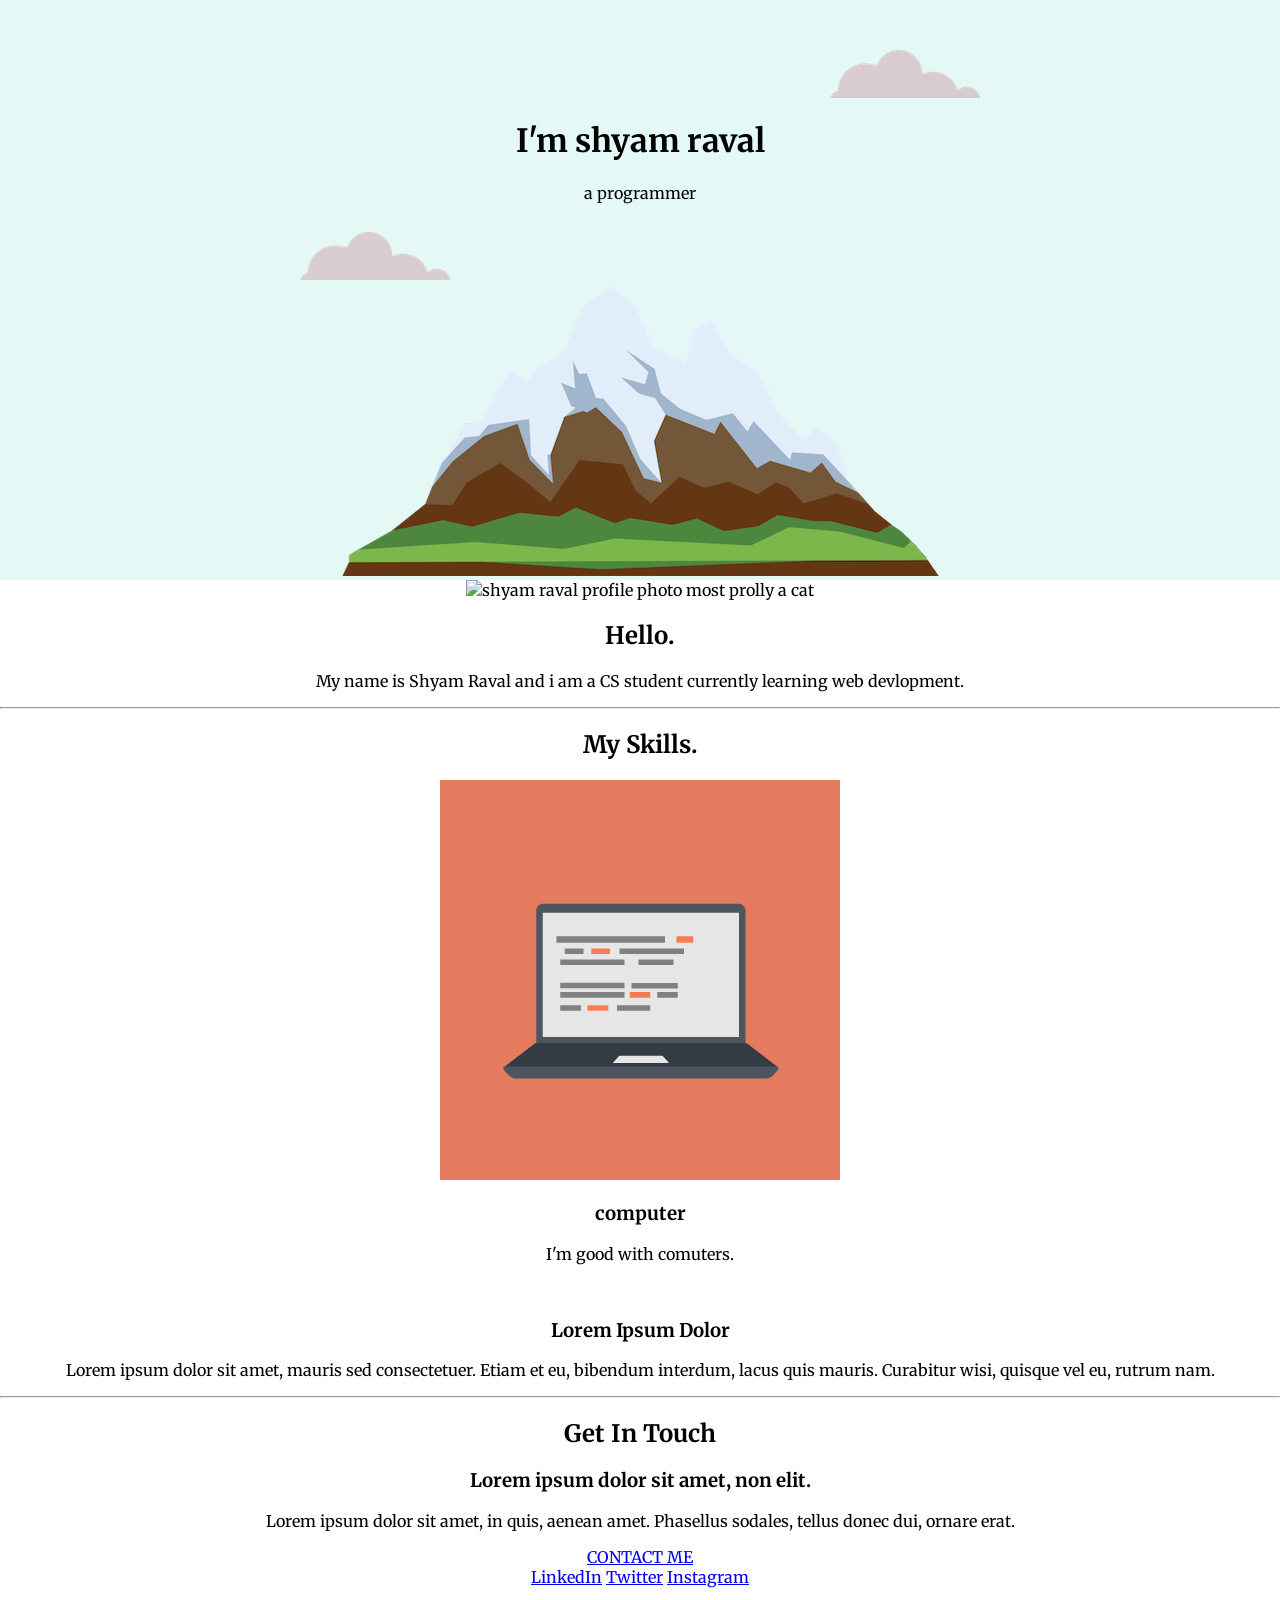
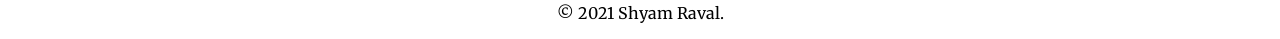
==== index.html @ 508af77d "alpha v0.8" ====
<!DOCTYPE html>
<html lang="en" dir="ltr">

<head>
  <meta charset="utf-8">
  <title></title>
  <link rel="stylesheet" href="css/styles.css">
  <link rel="icon" href="favicon.ico">
  <link rel="preconnect" href="https://fonts.gstatic.com">
  <link href="https://fonts.googleapis.com/css2?family=Merriweather:wght@300&family=Montserrat:wght@100&family=Sacramento&display=swap" rel="stylesheet">
</head>

<body>
  <div class="top-container">
    <img class="top-cloud" src="images/cloud.png" alt="cloud-img">
    <h1>I'm shyam raval</h1>
    <p>a programmer</p>
    <img class="bottom-cloud" src="images/cloud.png" alt="cloud-img">
    <img src="images/mountain.png" alt="mountain-img">
  </div>
  <div class="middle-container">
    <div class="profile">
      <img src="images/my profile.png" alt="shyam raval profile photo most prolly a cat">
      <h2>Hello.</h2>
      <p>My name is Shyam Raval and i am a CS student currently learning web devlopment.</p>
    </div>
    <hr>
    <div class="skills">
      <h2>My Skills.</h2>
      <div class="skill-row">
        <img class="" src="images/computer.png" alt="computer img">
        <h3>computer</h3>
        <p>I'm good with comuters.</p>
      </div>
      <div class="skill-row">
        <img class="" src="" alt="">
        <h3>Lorem Ipsum Dolor</h3>
        <p>Lorem ipsum dolor sit amet, mauris sed consectetuer. Etiam et eu, bibendum interdum, lacus quis mauris. Curabitur wisi, quisque vel eu, rutrum nam.</p>
      </div>
    </div>
    <hr>
    <div class="contact-me">
      <h2>Get In Touch</h2>
      <h3>Lorem ipsum dolor sit amet, non elit.</h3>
      <p>Lorem ipsum dolor sit amet, in quis, aenean amet. Phasellus sodales, tellus donec dui, ornare erat.</p>
      <a class="btn" href="shyamraval1312@gmail.com">CONTACT ME</a>
    </div>
  </div>
  <div class="bottom-container">
    <a class="footer-link" href="https://www.linkedin.com/in/shyam-raval-3673871a1/">LinkedIn</a>
    <a class="footer-link" href="https://twitter.com/shyamraval13121">Twitter</a>
    <a class="footer-link" href="https://www.instagram.com/shyam_raval_/">Instagram</a>
    <p>© 2021 Shyam Raval.</p>
  </div>
</body>

</html>
---- css/styles.css ----
body {
  margin: 0px;
  text-align: center;
  font-family: 'Merriweather', serif;
}
.h1 {
  margin-top: 0px;
  font-family: 'Sacramento', cursive;
}
.h2{
  font-family: 'Montserrat', sans-serif;
}
.h3{
  font-family: 'Montserrat', sans-serif;
}
.top-container {
  background-color: #E4F9F5;
  position: relative;
  padding-top: 100px;
}
.top-cloud {
  position: absolute;
  right: 300px;
  top: 50px;
}

.bottom-cloud {
  position: absolute;
  left: 300px;
  bottom: 300px;
}
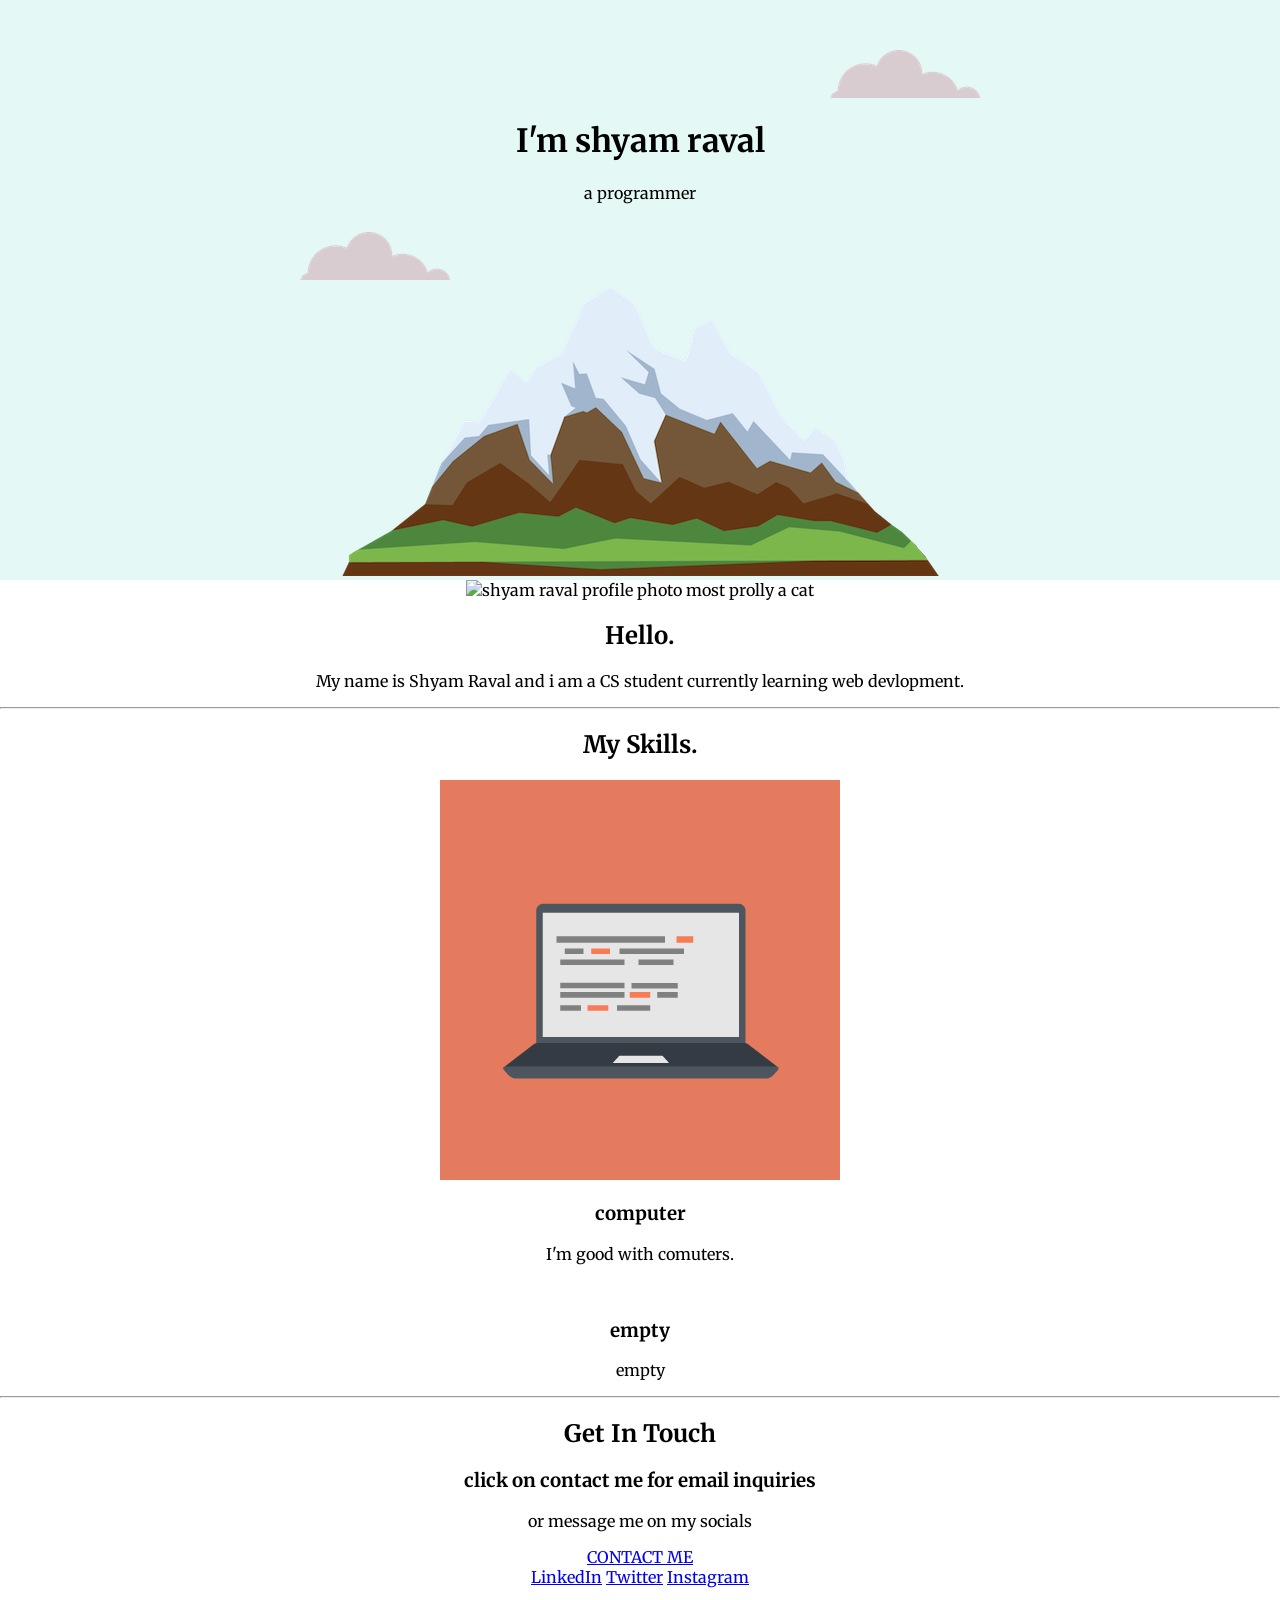
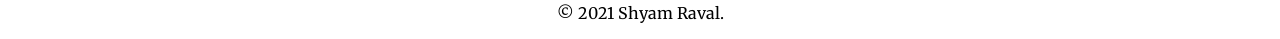
==== commit ee040b60: "alpha v0.8" ====
--- a/index.html
+++ b/index.html
@@ -3,7 +3,7 @@
 
 <head>
   <meta charset="utf-8">
-  <title></title>
+  <title>Shyam Raval Website</title>
   <link rel="stylesheet" href="css/styles.css">
   <link rel="icon" href="favicon.ico">
   <link rel="preconnect" href="https://fonts.gstatic.com">
@@ -34,15 +34,15 @@
       </div>
       <div class="skill-row">
         <img class="" src="" alt="">
-        <h3>Lorem Ipsum Dolor</h3>
-        <p>Lorem ipsum dolor sit amet, mauris sed consectetuer. Etiam et eu, bibendum interdum, lacus quis mauris. Curabitur wisi, quisque vel eu, rutrum nam.</p>
+        <h3>empty</h3>
+        <p>empty</p>
       </div>
     </div>
     <hr>
     <div class="contact-me">
       <h2>Get In Touch</h2>
-      <h3>Lorem ipsum dolor sit amet, non elit.</h3>
-      <p>Lorem ipsum dolor sit amet, in quis, aenean amet. Phasellus sodales, tellus donec dui, ornare erat.</p>
+      <h3>click on contact me for email inquiries</h3>
+      <p>or message me on my socials</p>
       <a class="btn" href="shyamraval1312@gmail.com">CONTACT ME</a>
     </div>
   </div>
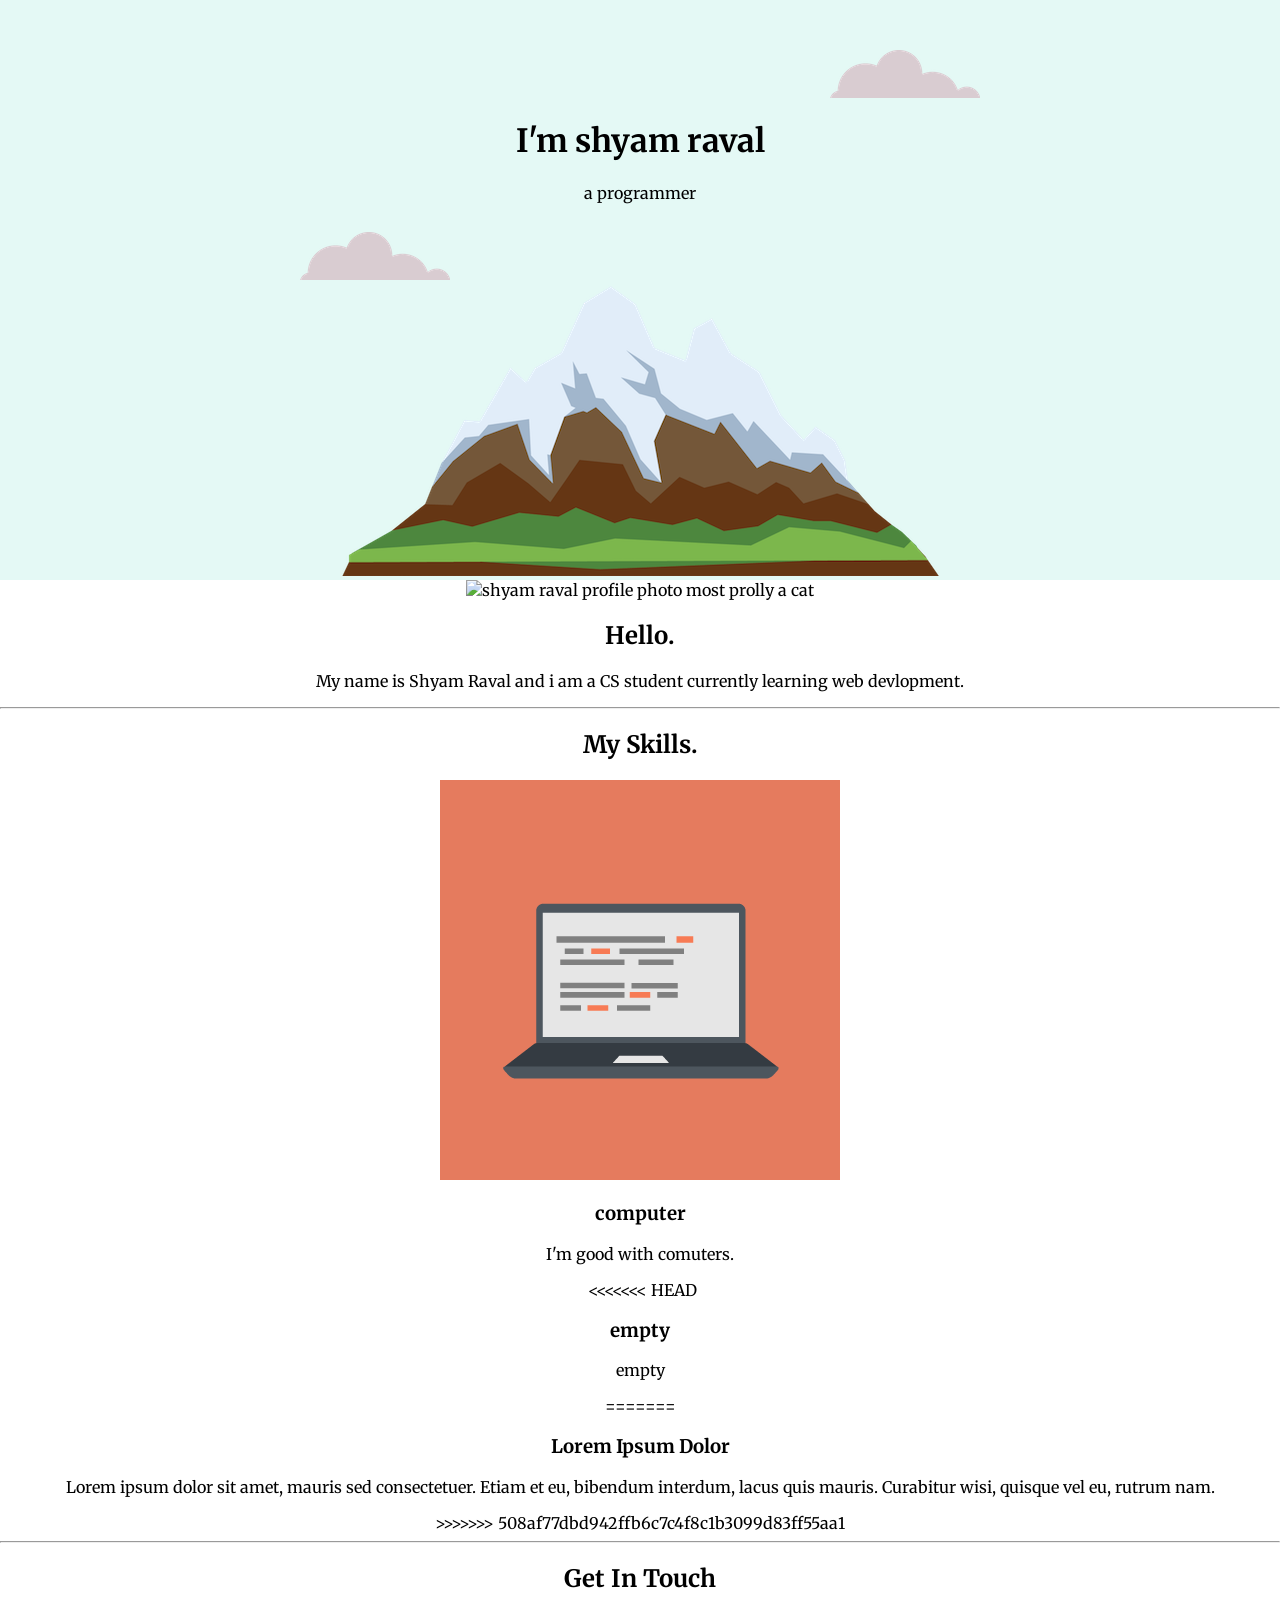
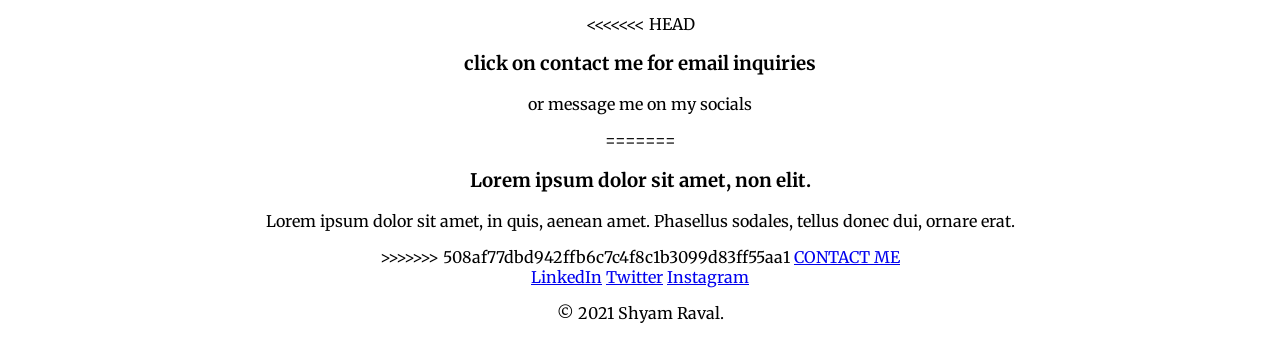
==== commit 7d4eaea9: "Merge branch 'master' of https://github.com/ShyamRaval/personal-website" ====
--- a/index.html
+++ b/index.html
@@ -34,15 +34,25 @@
       </div>
       <div class="skill-row">
         <img class="" src="" alt="">
+<<<<<<< HEAD
         <h3>empty</h3>
         <p>empty</p>
+=======
+        <h3>Lorem Ipsum Dolor</h3>
+        <p>Lorem ipsum dolor sit amet, mauris sed consectetuer. Etiam et eu, bibendum interdum, lacus quis mauris. Curabitur wisi, quisque vel eu, rutrum nam.</p>
+>>>>>>> 508af77dbd942ffb6c7c4f8c1b3099d83ff55aa1
       </div>
     </div>
     <hr>
     <div class="contact-me">
       <h2>Get In Touch</h2>
+<<<<<<< HEAD
       <h3>click on contact me for email inquiries</h3>
       <p>or message me on my socials</p>
+=======
+      <h3>Lorem ipsum dolor sit amet, non elit.</h3>
+      <p>Lorem ipsum dolor sit amet, in quis, aenean amet. Phasellus sodales, tellus donec dui, ornare erat.</p>
+>>>>>>> 508af77dbd942ffb6c7c4f8c1b3099d83ff55aa1
       <a class="btn" href="shyamraval1312@gmail.com">CONTACT ME</a>
     </div>
   </div>
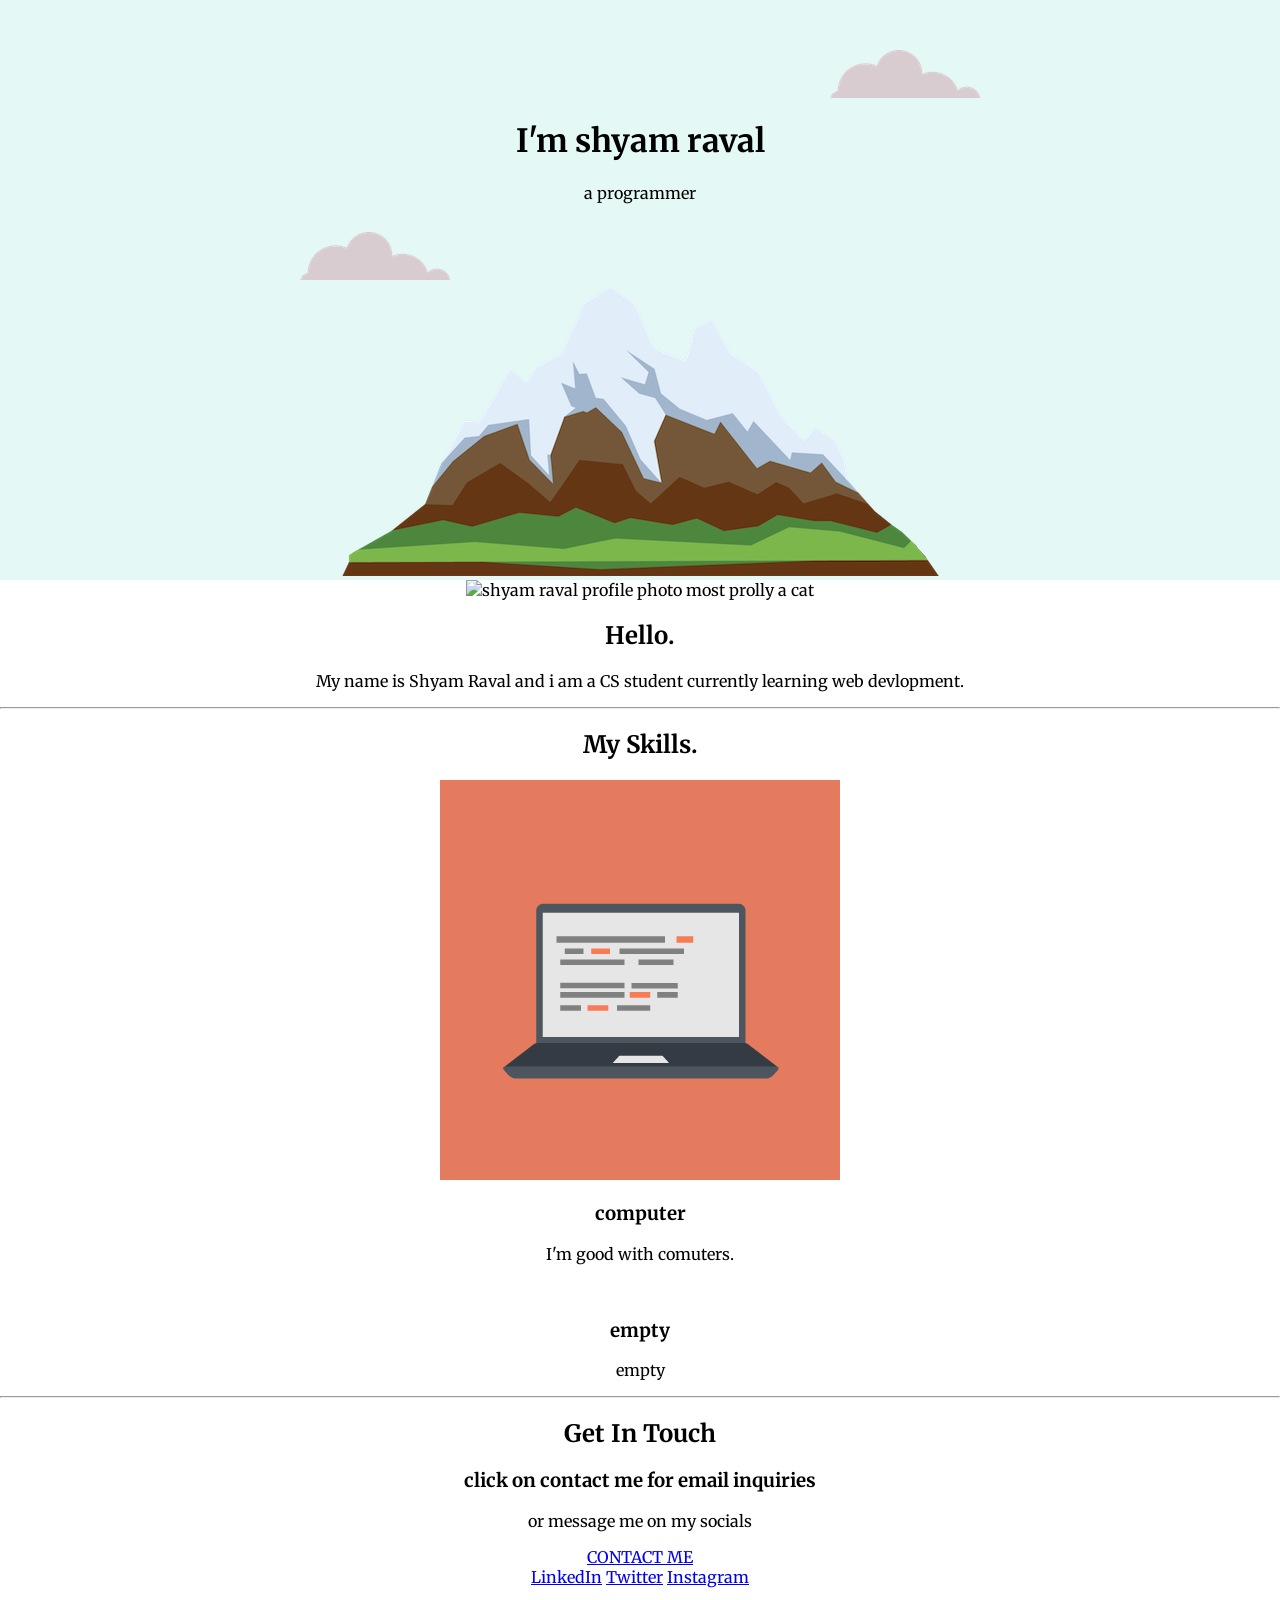
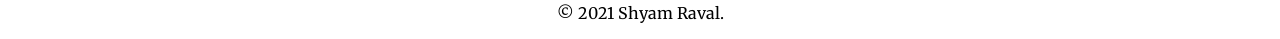
==== commit a481c2b7: "alpha v0.8.1" ====
--- a/index.html
+++ b/index.html
@@ -34,25 +34,15 @@
       </div>
       <div class="skill-row">
         <img class="" src="" alt="">
-<<<<<<< HEAD
         <h3>empty</h3>
         <p>empty</p>
-=======
-        <h3>Lorem Ipsum Dolor</h3>
-        <p>Lorem ipsum dolor sit amet, mauris sed consectetuer. Etiam et eu, bibendum interdum, lacus quis mauris. Curabitur wisi, quisque vel eu, rutrum nam.</p>
->>>>>>> 508af77dbd942ffb6c7c4f8c1b3099d83ff55aa1
       </div>
     </div>
     <hr>
     <div class="contact-me">
       <h2>Get In Touch</h2>
-<<<<<<< HEAD
       <h3>click on contact me for email inquiries</h3>
       <p>or message me on my socials</p>
-=======
-      <h3>Lorem ipsum dolor sit amet, non elit.</h3>
-      <p>Lorem ipsum dolor sit amet, in quis, aenean amet. Phasellus sodales, tellus donec dui, ornare erat.</p>
->>>>>>> 508af77dbd942ffb6c7c4f8c1b3099d83ff55aa1
       <a class="btn" href="shyamraval1312@gmail.com">CONTACT ME</a>
     </div>
   </div>
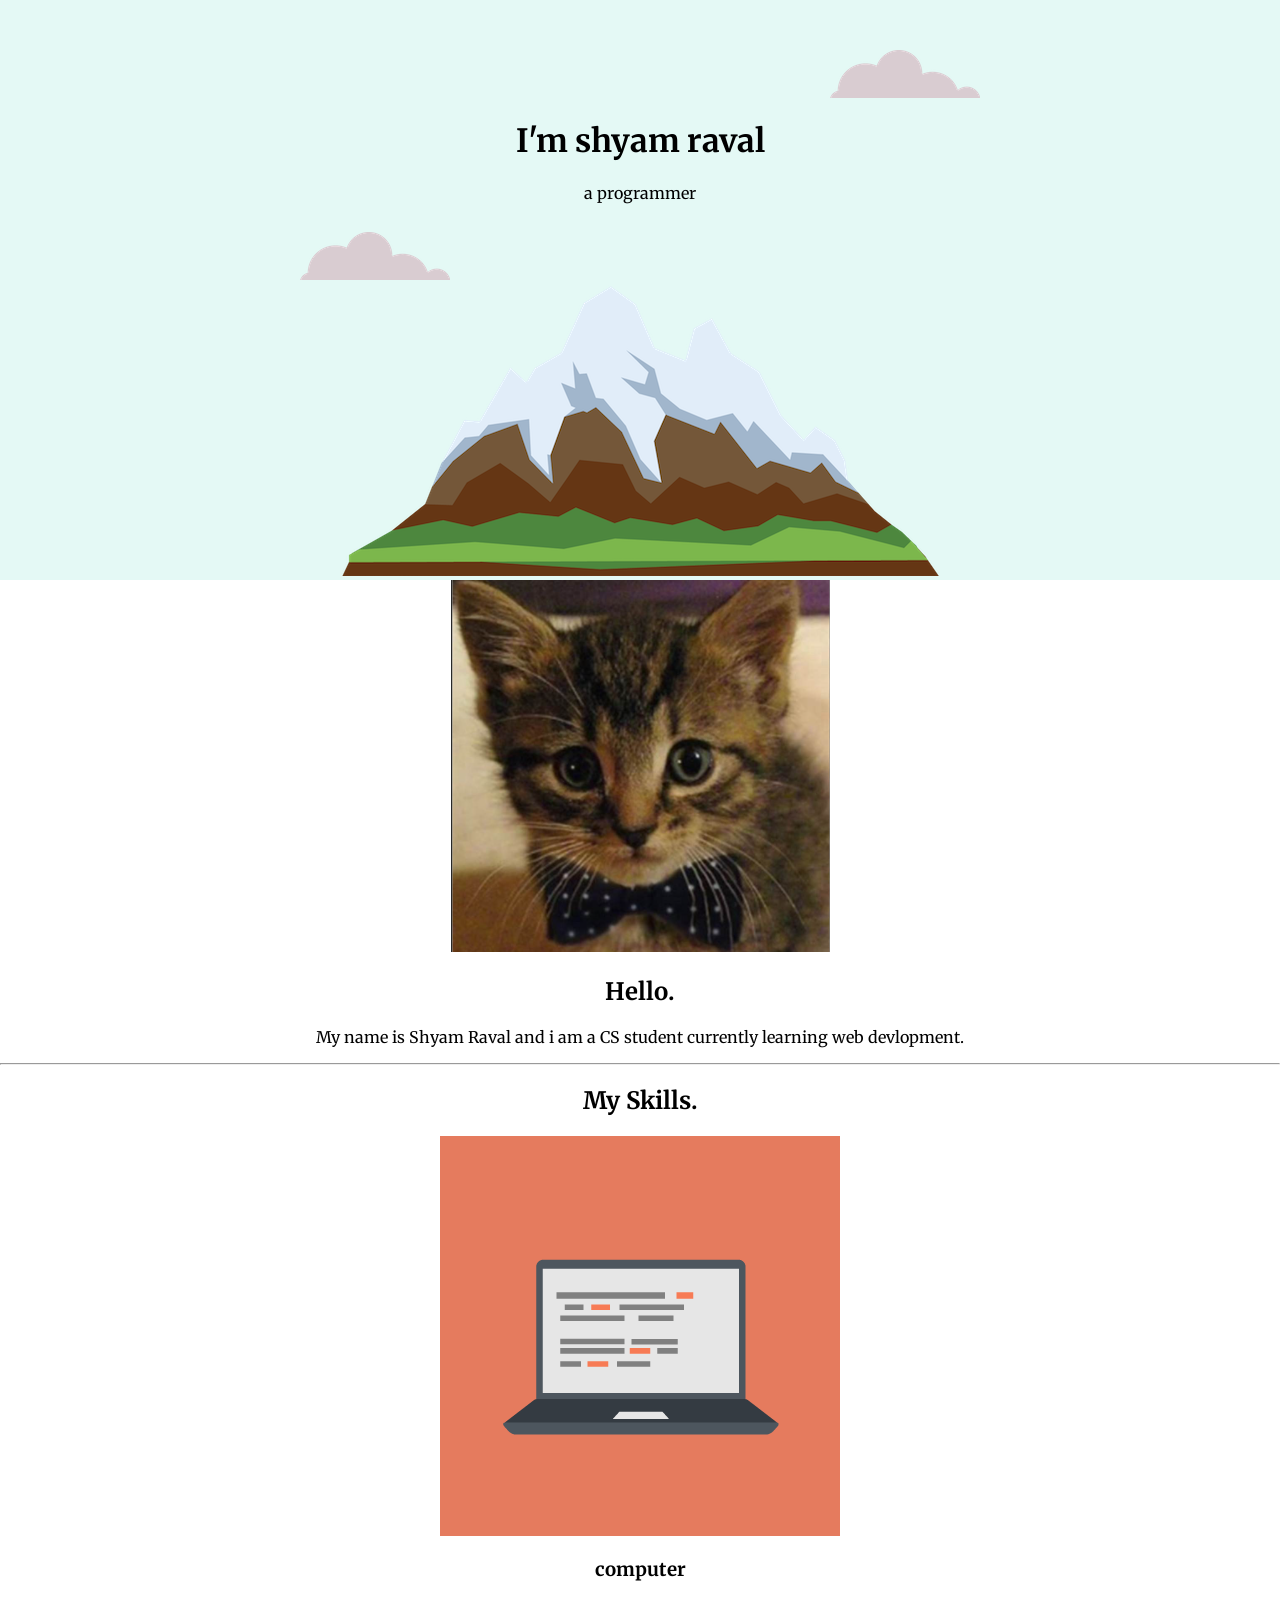
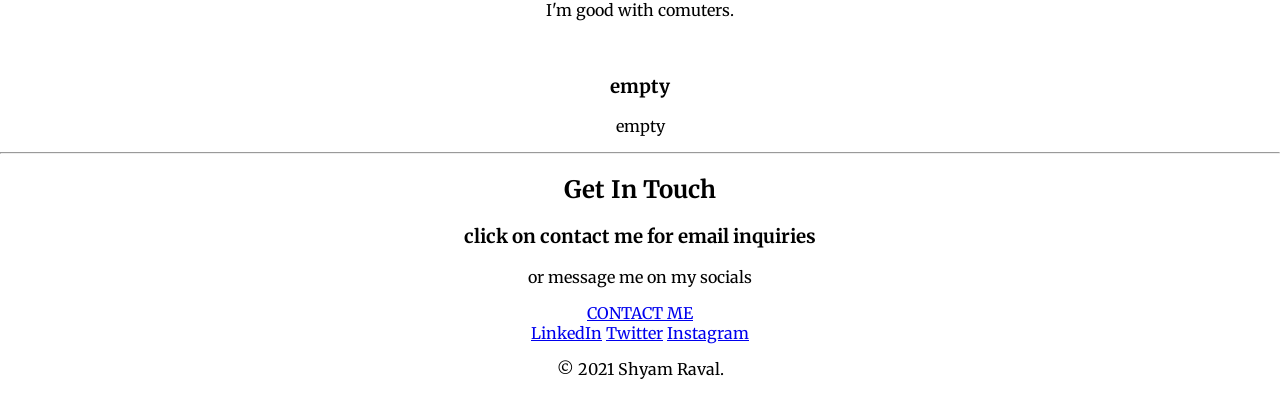
==== commit 15cd93ba: "alpha v0.8.2" ====
--- a/index.html
+++ b/index.html
@@ -20,7 +20,7 @@
   </div>
   <div class="middle-container">
     <div class="profile">
-      <img src="images/my profile.png" alt="shyam raval profile photo most prolly a cat">
+      <img src="images/My Profile.png" alt="shyam raval profile photo most prolly a cat">
       <h2>Hello.</h2>
       <p>My name is Shyam Raval and i am a CS student currently learning web devlopment.</p>
     </div>
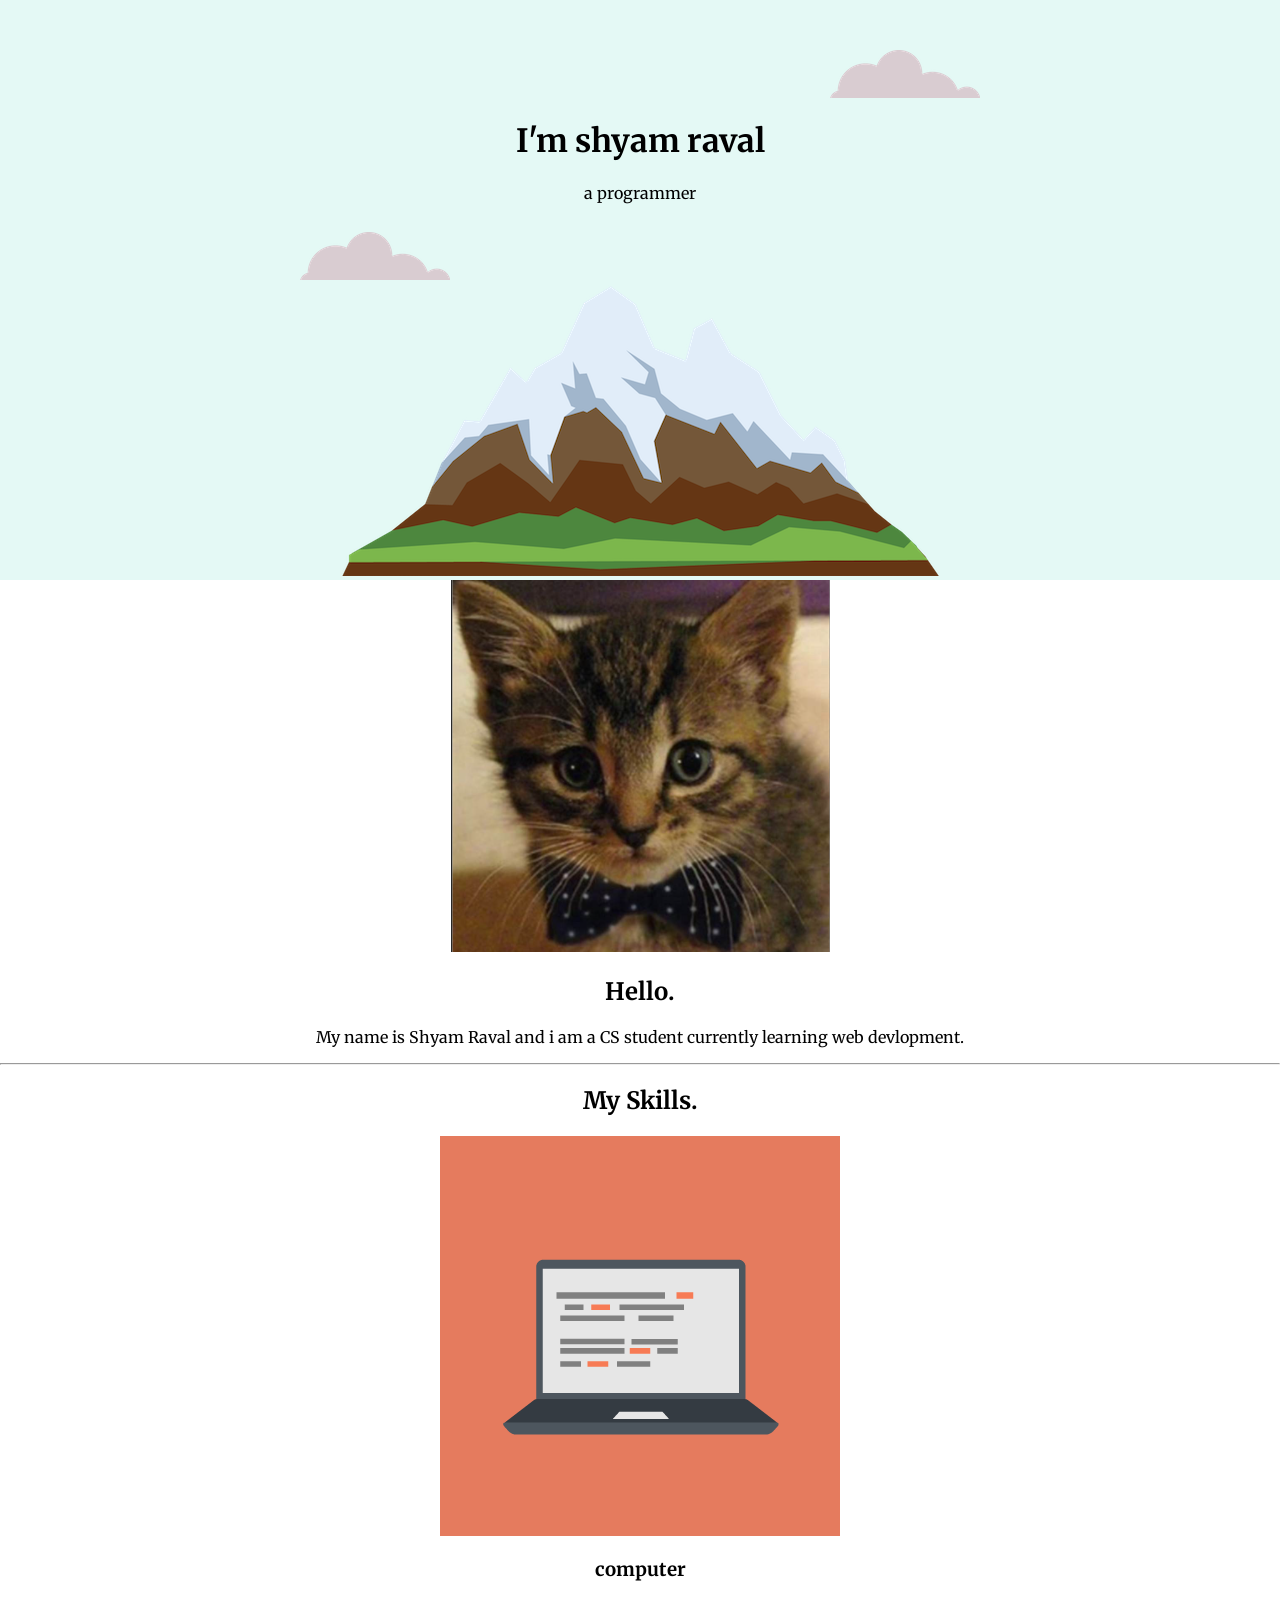
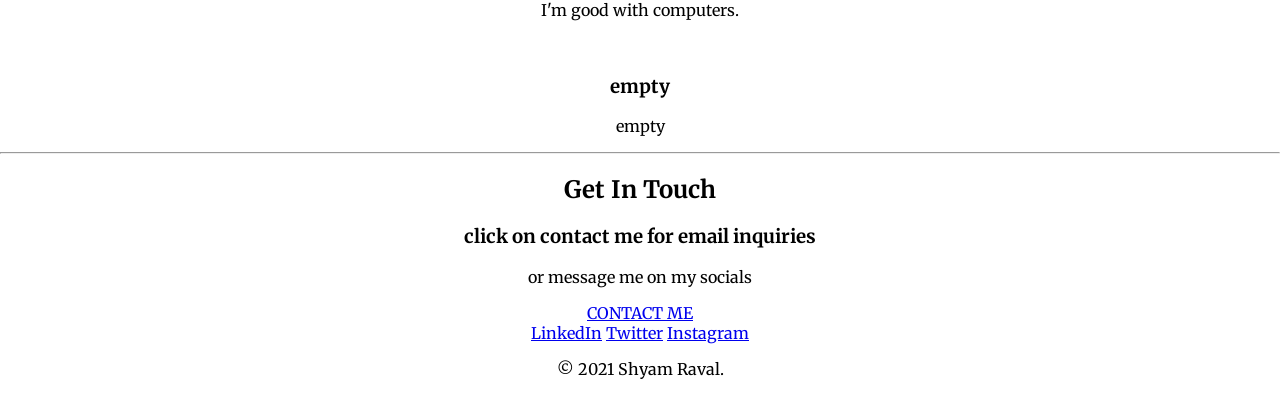
==== commit 1cb292c6: "alpha v0.8.3" ====
--- a/index.html
+++ b/index.html
@@ -30,7 +30,7 @@
       <div class="skill-row">
         <img class="" src="images/computer.png" alt="computer img">
         <h3>computer</h3>
-        <p>I'm good with comuters.</p>
+        <p>I'm good with computers.</p>
       </div>
       <div class="skill-row">
         <img class="" src="" alt="">
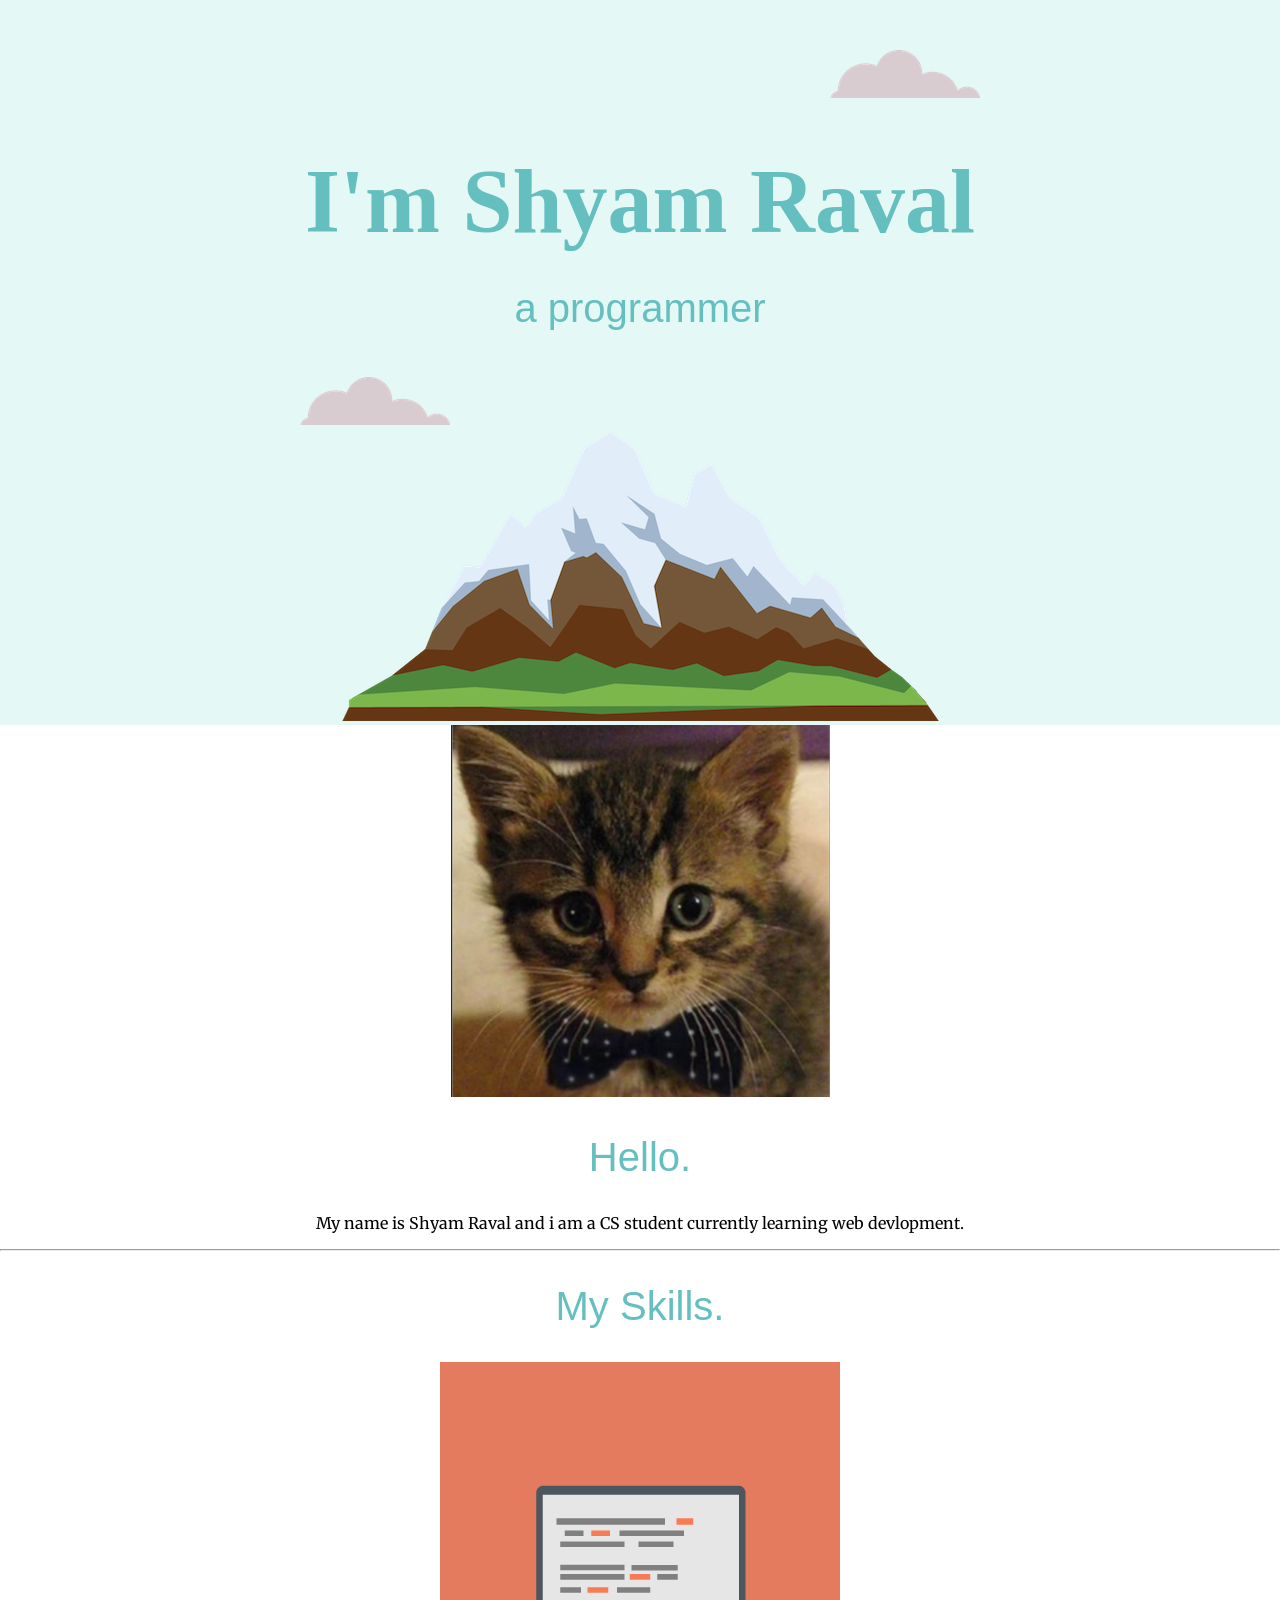
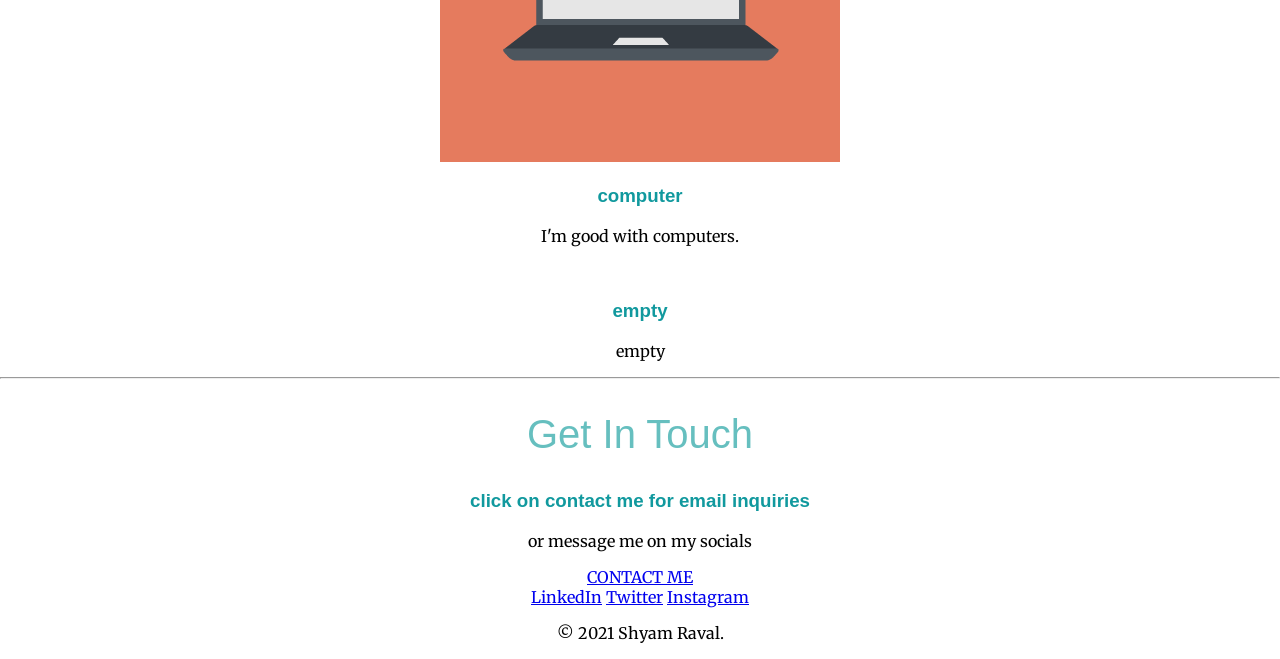
==== commit ab31faf9: "alpha v0.9" ====
--- a/index.html
+++ b/index.html
@@ -13,8 +13,8 @@
 <body>
   <div class="top-container">
     <img class="top-cloud" src="images/cloud.png" alt="cloud-img">
-    <h1>I'm shyam raval</h1>
-    <p>a programmer</p>
+    <h1>I'm Shyam Raval</h1>
+    <h2>a programmer</h2>
     <img class="bottom-cloud" src="images/cloud.png" alt="cloud-img">
     <img src="images/mountain.png" alt="mountain-img">
   </div>
--- a/css/styles.css
+++ b/css/styles.css
@@ -1,23 +1,36 @@
 body {
   margin: 0px;
   text-align: center;
+  font-size: 1em;
   font-family: 'Merriweather', serif;
 }
-.h1 {
-  margin-top: 0px;
+
+h1 {
+  color: #66BFBF;
+  margin: 50px auto 0 auto;
   font-family: 'Sacramento', cursive;
+  font-size: 562.5%;
+  line-height: 
 }
-.h2{
+
+h2 {
+  color: #66BFBF;
+  font-size: 2.5rem;
+  font-family: 'Montserrat', sans-serif;
+  font-weight: normal;
+}
+
+h3 {
+  color: #11999E;
   font-family: 'Montserrat', sans-serif;
 }
-.h3{
-  font-family: 'Montserrat', sans-serif;
-}
+
 .top-container {
   background-color: #E4F9F5;
   position: relative;
   padding-top: 100px;
 }
+
 .top-cloud {
   position: absolute;
   right: 300px;
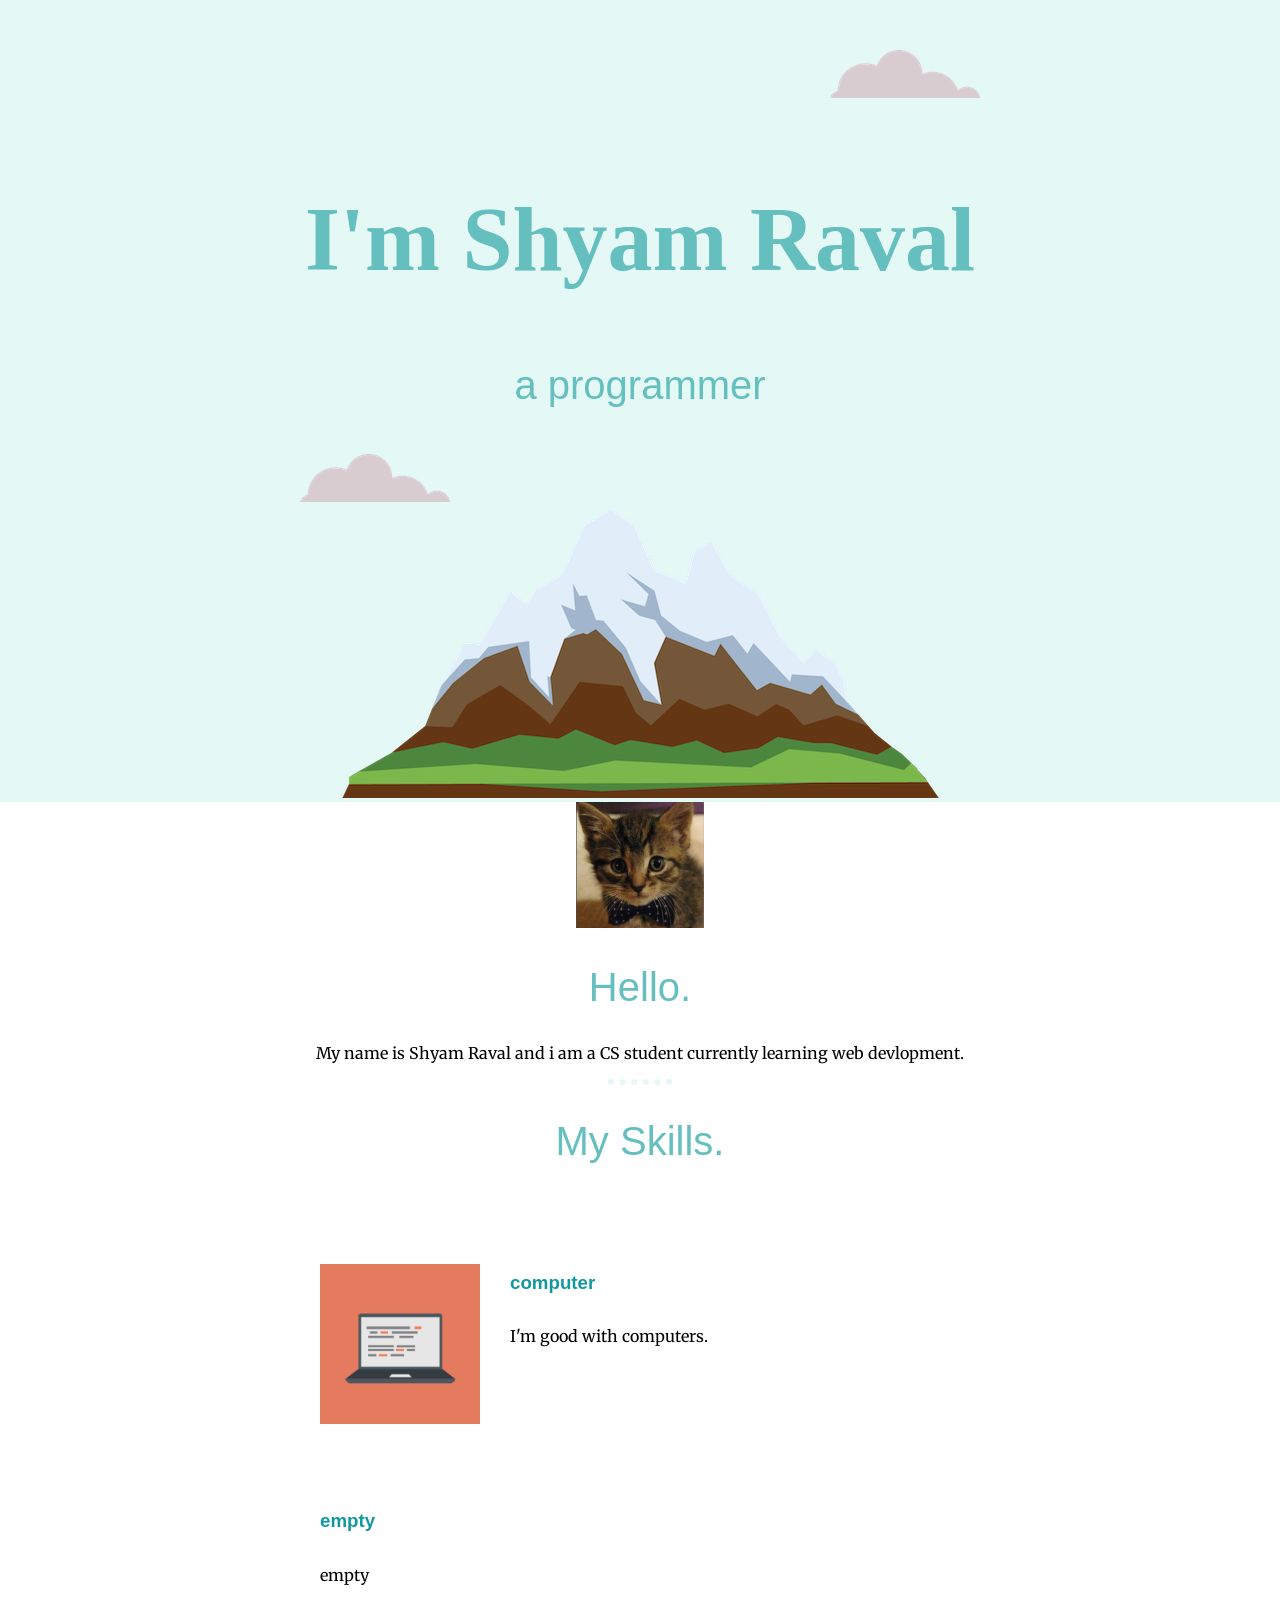
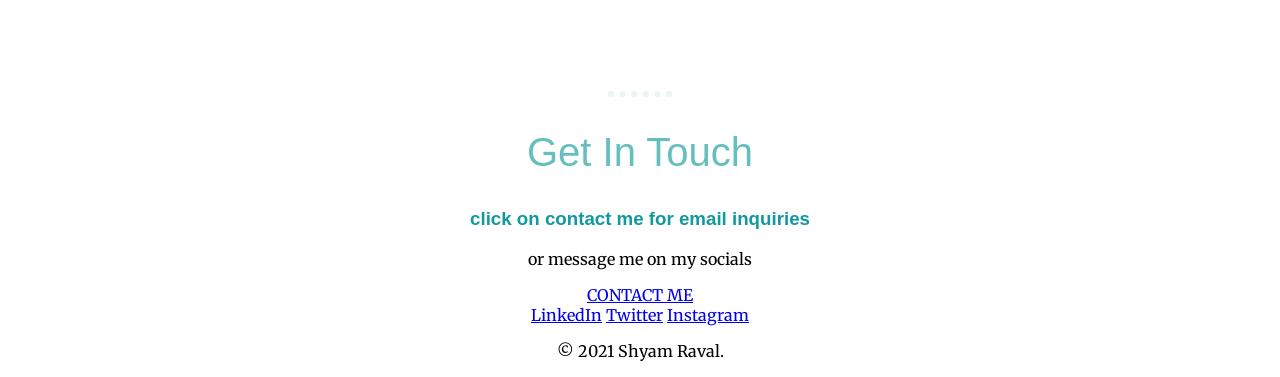
==== commit 55d81b66: "alpha v0.10" ====
--- a/index.html
+++ b/index.html
@@ -20,7 +20,7 @@
   </div>
   <div class="middle-container">
     <div class="profile">
-      <img src="images/My Profile.png" alt="shyam raval profile photo most prolly a cat">
+      <img class="profile-picture" src="images/My Profile.png" alt="shyam raval profile photo most prolly a cat">
       <h2>Hello.</h2>
       <p>My name is Shyam Raval and i am a CS student currently learning web devlopment.</p>
     </div>
@@ -28,12 +28,12 @@
     <div class="skills">
       <h2>My Skills.</h2>
       <div class="skill-row">
-        <img class="" src="images/computer.png" alt="computer img">
+        <img class="computer-img" src="images/computer.png" alt="computer img">
         <h3>computer</h3>
         <p>I'm good with computers.</p>
       </div>
       <div class="skill-row">
-        <img class="" src="" alt="">
+        <img class="empty" src="" alt="">
         <h3>empty</h3>
         <p>empty</p>
       </div>
@@ -47,7 +47,7 @@
     </div>
   </div>
   <div class="bottom-container">
-    <a class="footer-link" href="https://www.linkedin.com/in/shyam-raval-3673871a1/">LinkedIn</a>
+    <a class="footer-link" href="https://www.linkedin.com/in/dinesh-raval-3673871a1">LinkedIn</a>
     <a class="footer-link" href="https://twitter.com/shyamraval13121">Twitter</a>
     <a class="footer-link" href="https://www.instagram.com/shyam_raval_/">Instagram</a>
     <p>© 2021 Shyam Raval.</p>
--- a/css/styles.css
+++ b/css/styles.css
@@ -10,7 +10,7 @@
   margin: 50px auto 0 auto;
   font-family: 'Sacramento', cursive;
   font-size: 562.5%;
-  line-height: 
+  line-height: 2em;
 }
 
 h2 {
@@ -24,7 +24,11 @@
   color: #11999E;
   font-family: 'Montserrat', sans-serif;
 }
-
+hr{
+  border: dotted #EAF6F6 6px;
+  border-bottom: none;
+  width: 4%;
+}
 .top-container {
   background-color: #E4F9F5;
   position: relative;
@@ -42,3 +46,25 @@
   left: 300px;
   bottom: 300px;
 }
+
+.profile-picture {
+  width: 10%;
+  height: 10%;
+}
+
+.skill-row {
+  width: 50%;
+  margin: 100px auto 100px auto;
+  text-align: left;
+  line-height: 2;
+}
+
+.computer-img {
+  width: 25%;
+  float: left;
+  margin-right: 30px;
+}
+
+.empty {
+  width: 25%;
+}
